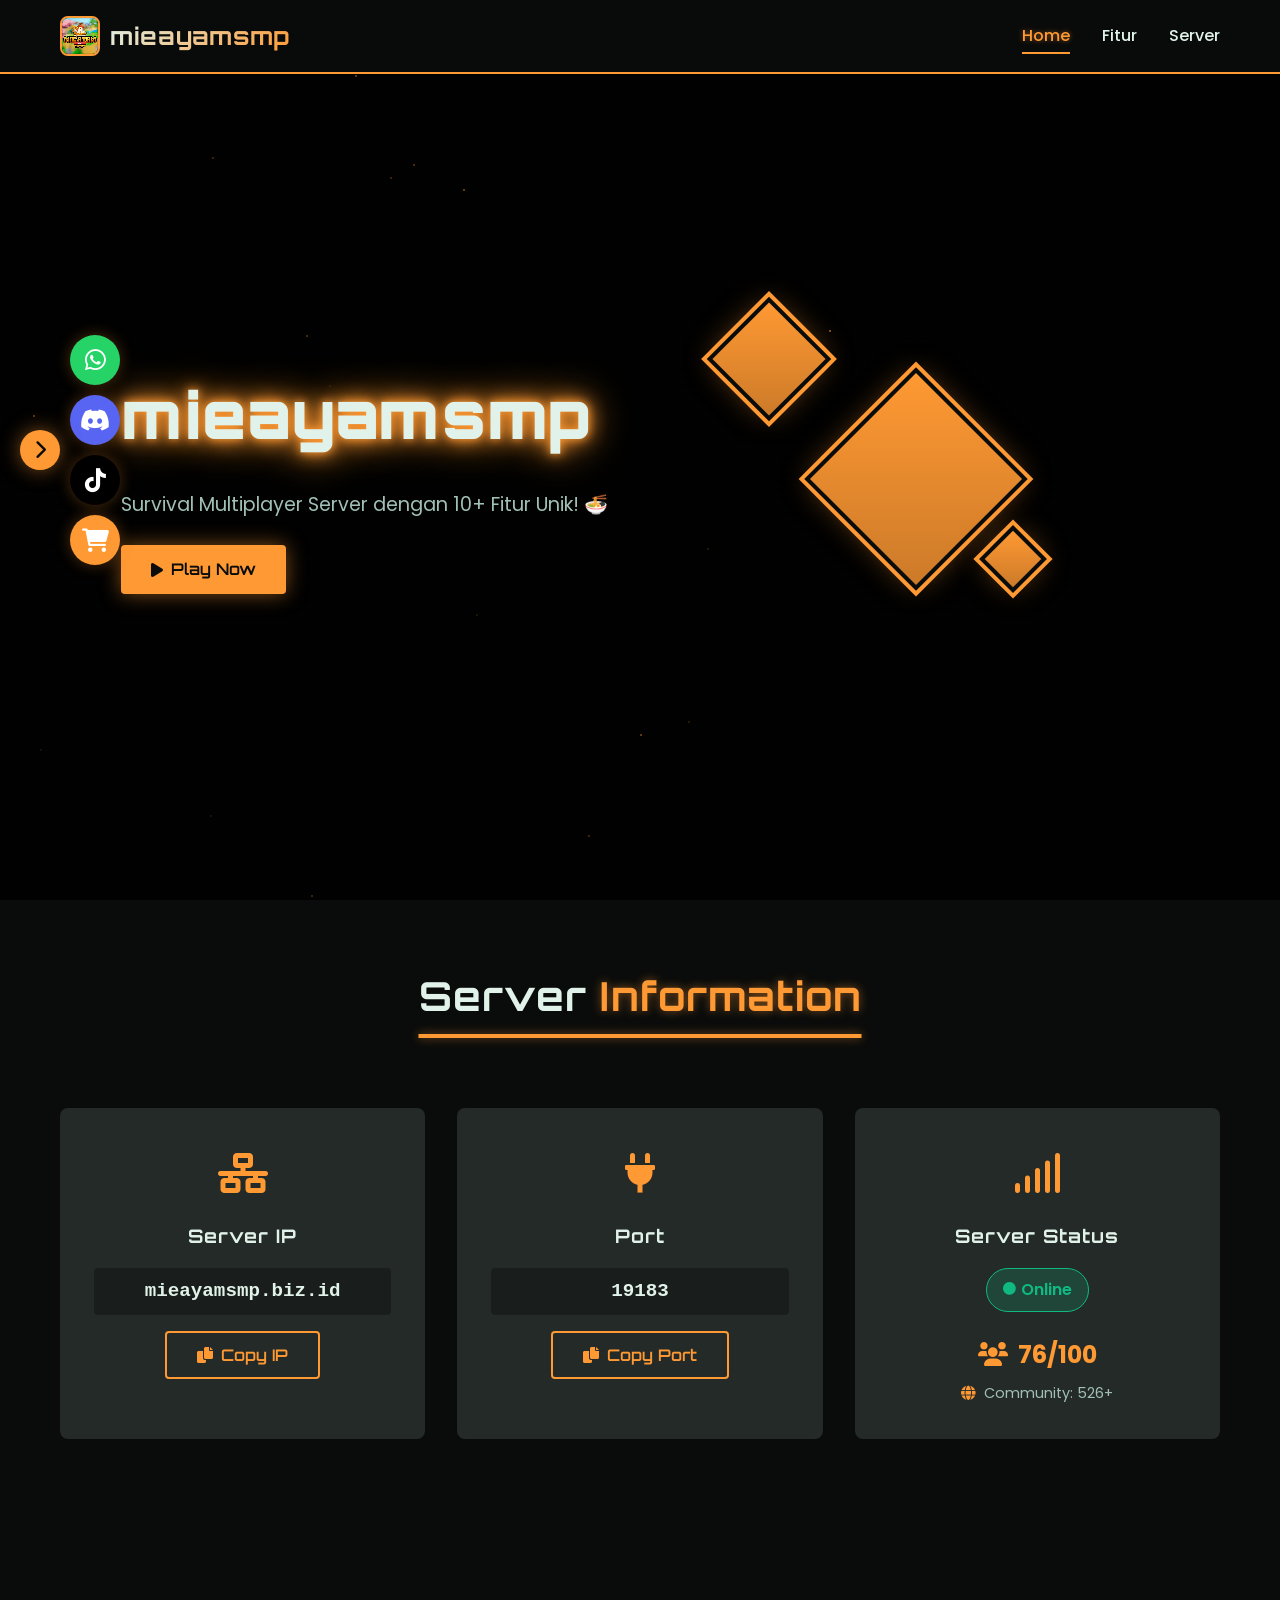
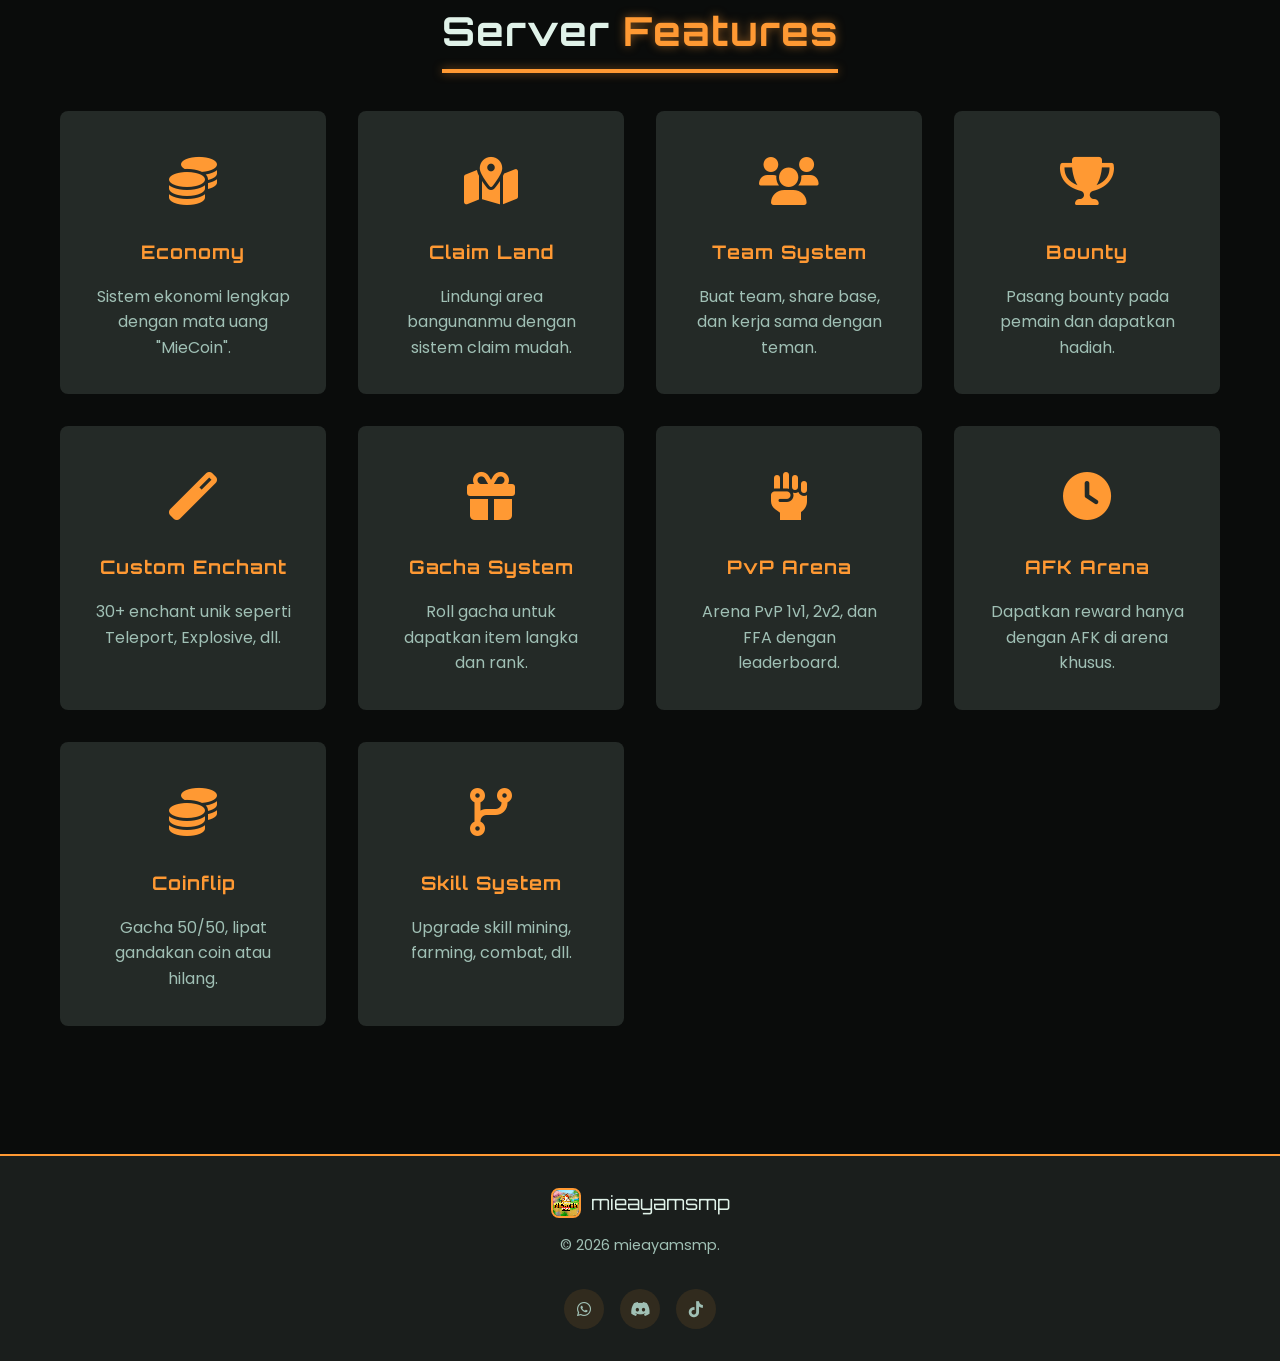
==== index.html @ 61e31424 "Add files via upload" ====
<!DOCTYPE html>
<html lang="en">
<head>
    <meta charset="UTF-8">
    <meta name="viewport" content="width=device-width, initial-scale=1.0">
    <title>mieayamsmp - Minecraft Server</title>
    <!-- Font Awesome Icons -->
    <link rel="stylesheet" href="https://cdnjs.cloudflare.com/ajax/libs/font-awesome/6.0.0-beta3/css/all.min.css">
    <!-- Google Fonts: Poppins & Orbitron -->
    <link href="https://fonts.googleapis.com/css2?family=Orbitron:wght@400;700;900&family=Poppins:wght@300;400;600;700&display=swap" rel="stylesheet">
    <!-- Custom CSS -->
    <link rel="stylesheet" href="style.css">
</head>
<body>
    <!-- Pixelated Background Overlay -->
    <div class="pixel-bg"></div>
    
    <!-- Scroll Progress Bar -->
    <div class="scroll-progress-bar"></div>
    
    <!-- Navbar -->
    <nav class="navbar">
        <div class="container">
            <div class="logo">
                <img src="images/logo.png" alt="Server Logo" class="server-logo" id="serverLogo">
                <span class="server-name">mieayamsmp</span>
            </div>
            <div class="nav-links">
                <a href="#home" class="nav-link">Home</a>
                <a href="#features" class="nav-link">Fitur</a>
                <a href="#info" class="nav-link">Server</a>
            </div>
            <div class="menu-toggle">
                <i class="fas fa-bars"></i>
            </div>
        </div>
    </nav>

    <!-- Floating Social Bubbles -->
    <div class="floating-bubbles">
        <div class="bubble-toggle" id="bubbleToggle">
            <i class="fas fa-chevron-right"></i>
        </div>
        <div class="bubbles-container" id="bubblesContainer">
            <a href="#" target="_blank" class="bubble wa" title="WhatsApp Group">
                <i class="fab fa-whatsapp"></i>
                <span class="bubble-text">WhatsApp</span>
            </a>
            <a href="#" target="_blank" class="bubble discord" title="Discord Server">
                <i class="fab fa-discord"></i>
                <span class="bubble-text">Discord</span>
            </a>
            <a href="#" target="_blank" class="bubble tiktok" title="TikTok">
                <i class="fab fa-tiktok"></i>
                <span class="bubble-text">TikTok</span>
            </a>
            <a href="shop.html" class="bubble shop" title="Shop & Rank">
                <i class="fas fa-shopping-cart"></i>
                <span class="bubble-text">Shop</span>
            </a>
        </div>
    </div>

    <!-- Main Content -->
    <main>
        <!-- Hero Section -->
        <section id="home" class="hero">
            <div class="container">
                <div class="hero-content">
                    <h1 class="glow-text">mieayamsmp</h1>
                    <p class="hero-subtitle">Survival Multiplayer Server dengan 10+ Fitur Unik! 🍜</p>
                    <div class="hero-buttons">
                        <a href="#" class="btn btn-primary btn-glow" id="playNowBtn">
                            <i class="fas fa-play"></i> Play Now
                        </a>
                    </div>
                </div>
                <div class="hero-image">
                    <div class="pixel-cube"></div>
                    <div class="pixel-cube small"></div>
                    <div class="pixel-cube tiny"></div>
                </div>
            </div>
        </section>

        <!-- Server Info Section -->
        <section id="info" class="server-info">
            <div class="container">
                <h2 class="section-title">Server <span class="highlight">Information</span></h2>
                <div class="info-cards">
                    <!-- IP Card -->
                    <div class="info-card">
                        <div class="card-icon">
                            <i class="fas fa-network-wired"></i>
                        </div>
                        <h3>Server IP</h3>
                        <p class="info-detail" id="serverIP">play.mieayamsmp.xyz</p>
                        <button class="btn btn-secondary copy-btn" data-copy="play.mieayamsmp.xyz">
                            <i class="fas fa-copy"></i> Copy IP
                        </button>
                    </div>
                    
                    <!-- Port Card -->
                    <div class="info-card">
                        <div class="card-icon">
                            <i class="fas fa-plug"></i>
                        </div>
                        <h3>Port</h3>
                        <p class="info-detail" id="serverPort">19132</p>
                        <button class="btn btn-secondary copy-btn" data-copy="19132">
                            <i class="fas fa-copy"></i> Copy Port
                        </button>
                    </div>
                    
                    <!-- Status Card -->
                    <div class="info-card status-card">
                        <div class="card-icon">
                            <i class="fas fa-signal"></i>
                        </div>
                        <h3>Server Status</h3>
                        <div class="status-display">
                            <span class="status-badge online" id="serverStatus">
                                <i class="fas fa-circle"></i> Online
                            </span>
                        </div>
                        <div class="player-count">
                            <i class="fas fa-users"></i>
                            <span id="playerCount">0</span>/<span id="maxCount">1000</span>
                        </div>
                        <div class="community-count">
                            <i class="fas fa-globe"></i> Community: <span id="communityCount">100+</span>
                        </div>
                    </div>
                </div>
            </div>
        </section>

        <!-- Features Section -->
        <section id="features" class="features">
            <div class="container">
                <h2 class="section-title">Server <span class="highlight">Features</span></h2>
                <div class="features-grid">
                    <!-- Feature 1: Economy -->
                    <div class="feature-card">
                        <div class="feature-icon">
                            <i class="fas fa-coins"></i>
                        </div>
                        <h3>Economy</h3>
                        <p>Sistem ekonomi lengkap dengan mata uang "MieCoin".</p>
                      
                        <div class="pixel-corner"></div>
                    </div>
                    
                    <!-- Feature 2: Claim Land -->
                    <div class="feature-card">
                        <div class="feature-icon">
                            <i class="fas fa-map-marked-alt"></i>
                        </div>
                        <h3>Claim Land</h3>
                        <p>Lindungi area bangunanmu dengan sistem claim mudah.</p>
                        <div class="pixel-corner"></div>
                    </div>
                    
                    <!-- Feature 3: Team -->
                    <div class="feature-card">
                        <div class="feature-icon">
                            <i class="fas fa-users"></i>
                        </div>
                        <h3>Team System</h3>
                        <p>Buat team, share base, dan kerja sama dengan teman.</p>
                        <div class="pixel-corner"></div>
                    </div>
                    
                    <!-- Feature 4: Bounty -->
                    <div class="feature-card">
                        <div class="feature-icon">
                            <i class="fas fa-trophy"></i>
                        </div>
                        <h3>Bounty</h3>
                        <p>Pasang bounty pada pemain dan dapatkan hadiah.</p>
                       
                        <div class="pixel-corner"></div>
                    </div>
                    
                    <!-- Feature 5: Custom Enchant -->
                    <div class="feature-card">
                        <div class="feature-icon">
                            <i class="fas fa-magic"></i>
                        </div>
                        <h3>Custom Enchant</h3>
                        <p>30+ enchant unik seperti Teleport, Explosive, dll.</p>
                        
                        <div class="pixel-corner"></div>
                    </div>
                    
                    <!-- Feature 6: Gacha -->
                    <div class="feature-card">
                        <div class="feature-icon">
                            <i class="fas fa-gift"></i>
                        </div>
                        <h3>Gacha System</h3>
                        <p>Roll gacha untuk dapatkan item langka dan rank.</p>
                        
                        <div class="pixel-corner"></div>
                    </div>
                    
                    <!-- Feature 7: PvP Arena -->
                    <div class="feature-card">
                        <div class="feature-icon">
                            <i class="fas fa-fist-raised"></i>
                        </div>
                        <h3>PvP Arena</h3>
                        <p>Arena PvP 1v1, 2v2, dan FFA dengan leaderboard.</p>
                        
                        <div class="pixel-corner"></div>
                    </div>
                    
                    <!-- Feature 8: AFK Arena -->
                    <div class="feature-card">
                        <div class="feature-icon">
                            <i class="fas fa-clock"></i>
                        </div>
                        <h3>AFK Arena</h3>
                        <p>Dapatkan reward hanya dengan AFK di arena khusus.</p>
                        <div class="pixel-corner"></div>
                    </div>
                    
                    <!-- Feature 9: Coinflip -->
                    <div class="feature-card">
                        <div class="feature-icon">
                            <i class="fas fa-coins"></i>
                        </div>
                        <h3>Coinflip</h3>
                        <p>Gacha 50/50, lipat gandakan coin atau hilang.</p>
                        
                        <div class="pixel-corner"></div>
                    </div>
                    
                    <!-- Feature 10: Skill Tree -->
                    <div class="feature-card">
                        <div class="feature-icon">
                            <i class="fas fa-code-branch"></i>
                        </div>
                        <h3>Skill System</h3>
                        <p>Upgrade skill mining, farming, combat, dll.</p>
                        
                        <div class="pixel-corner"></div>
                    </div>
                </div>
            </div>
        </section>
    </main>

    <!-- Footer -->
    <footer>
        <div class="container">
            <div class="footer-content">
                <div class="footer-logo">
                    <img src="images/logo.png" alt="Server Logo" class="server-logo small">
                    <span>mieayamsmp</span>
                </div>
                <p class="copyright">&copy; 2026 mieayamsmp.</p>
                <div class="footer-contact">
                    <a href="#" target="_blank" class="social-circle whatsapp"><i class="fab fa-whatsapp"></i></a>
                    <a href="#" target="_blank" class="social-circle discord"><i class="fab fa-discord"></i></a>
                    <a href="#" target="_blank" class="social-circle tiktok"><i class="fab fa-tiktok"></i></a>
                </div>
            </div>
        </div>
    </footer>

    <!-- Custom Toast Notification -->
    <div id="toast" class="toast">
        <i class="fas fa-check-circle"></i>
        <span id="toastMessage">Copied to clipboard!</span>
    </div>

    <!-- JavaScript -->
    <script src="script.js"></script>
</body>
</html>
---- style.css ----
/* ===== VARIABLES - ORANGE THEME ===== */
:root {
    --bg-primary: #0a0c0b;
    --bg-secondary: #1a1e1c;
    --bg-card: #242a27;
    --text-primary: #e0f2e9;
    --text-secondary: #a0c0b5;
    --accent-orange: #ff9933;
    --accent-dark-orange: #cc7a29;
    --accent-glow: rgba(255, 153, 51, 0.5);
    --border-pixel: 2px solid #ff9933;
    --font-main: 'Poppins', sans-serif;
    --font-display: 'Orbitron', sans-serif;
    --success: #10b981;
    --danger: #ef4444;
}

/* ===== RESET & BASE ===== */
* {
    margin: 0;
    padding: 0;
    box-sizing: border-box;
}

html {
    scroll-behavior: smooth;
}

body {
    font-family: var(--font-main);
    background-color: var(--bg-primary);
    color: var(--text-primary);
    line-height: 1.6;
    overflow-x: hidden;
    position: relative;
    min-height: 100vh;
}

/* Pixelated Background */
.pixel-bg {
    position: fixed;
    top: 0;
    left: 0;
    width: 100%;
    height: 100%;
    background-image: 
        linear-gradient(rgba(0, 0, 0, 0.9), rgba(0, 0, 0, 0.9)),
        repeating-linear-gradient(0deg, transparent, transparent 4px, rgba(255, 153, 51, 0.03) 4px, rgba(255, 153, 51, 0.03) 8px);
    pointer-events: none;
    z-index: -1;
}

.container {
    max-width: 1200px;
    margin: 0 auto;
    padding: 0 20px;
}

/* ===== SCROLL PROGRESS BAR ===== */
.scroll-progress-bar {
    position: fixed;
    top: 0;
    left: 0;
    height: 3px;
    background: linear-gradient(90deg, #ff9933, #ffaa33);
    z-index: 9999;
    transition: width 0.1s ease;
    box-shadow: 0 0 10px #ff9933;
}

/* ===== TYPOGRAPHY ===== */
h1, h2, h3, .logo {
    font-family: var(--font-display);
    font-weight: 700;
    letter-spacing: 1px;
}

.section-title {
    text-align: center;
    font-size: 2.5rem;
    margin-bottom: 3rem;
    position: relative;
    display: inline-block;
    left: 50%;
    transform: translateX(-50%);
}

.section-title::after {
    content: '';
    position: absolute;
    bottom: -10px;
    left: 0;
    width: 100%;
    height: 4px;
    background: var(--accent-orange);
    box-shadow: 0 0 10px var(--accent-glow);
}

.highlight {
    color: var(--accent-orange);
    text-shadow: 0 0 10px var(--accent-glow);
}

.glow-text {
    font-size: 4rem;
    font-weight: 900;
    color: var(--text-primary);
    text-shadow: 
        0 0 10px var(--accent-orange),
        0 0 20px var(--accent-orange),
        0 0 40px var(--accent-orange);
    animation: glowPulse 2s infinite;
}

@keyframes glowPulse {
    0%, 100% { text-shadow: 0 0 10px var(--accent-orange), 0 0 20px var(--accent-orange); }
    50% { text-shadow: 0 0 20px var(--accent-orange), 0 0 40px var(--accent-orange), 0 0 60px var(--accent-orange); }
}

/* ===== NAVBAR ===== */
.navbar {
    background-color: rgba(10, 12, 11, 0.95);
    border-bottom: var(--border-pixel);
    padding: 1rem 0;
    position: sticky;
    top: 0;
    z-index: 1000;
    backdrop-filter: blur(10px);
}

.navbar .container {
    display: flex;
    justify-content: space-between;
    align-items: center;
}

.logo {
    display: flex;
    align-items: center;
    gap: 10px;
    font-size: 1.5rem;
    font-weight: 700;
}

.server-logo {
    width: 40px;
    height: 40px;
    image-rendering: pixelated;
    border-radius: 8px;
    border: 2px solid var(--accent-orange);
}

.server-logo.small {
    width: 30px;
    height: 30px;
}

.server-name {
    background: linear-gradient(135deg, var(--text-primary) 0%, var(--accent-orange) 100%);
    -webkit-background-clip: text;
    -webkit-text-fill-color: transparent;
    background-clip: text;
}

.nav-links {
    display: flex;
    gap: 2rem;
}

.nav-links a {
    color: var(--text-primary);
    text-decoration: none;
    font-weight: 500;
    transition: all 0.3s ease;
    position: relative;
}

.nav-links a::after {
    content: '';
    position: absolute;
    bottom: -5px;
    left: 0;
    width: 0;
    height: 2px;
    background-color: var(--accent-orange);
    transition: width 0.3s ease;
}

.nav-links a:hover, .nav-links a.active {
    color: var(--accent-orange);
    text-shadow: 0 0 5px var(--accent-glow);
}

.nav-links a:hover::after, .nav-links a.active::after {
    width: 100%;
}

.menu-toggle {
    display: none;
    font-size: 1.5rem;
    color: var(--accent-orange);
    cursor: pointer;
}

/* ===== HERO SECTION ===== */
.hero {
    min-height: 90vh;
    display: flex;
    align-items: center;
    position: relative;
    overflow: hidden;
}

.hero .container {
    display: grid;
    grid-template-columns: 1fr 1fr;
    gap: 4rem;
    align-items: center;
}

.hero-content {
    animation: fadeInUp 1s ease;
}

.hero-subtitle {
    font-size: 1.2rem;
    color: var(--text-secondary);
    margin: 1.5rem 0;
}

.hero-buttons {
    display: flex;
    gap: 1rem;
}

/* ===== BUTTONS ===== */
.btn {
    display: inline-flex;
    align-items: center;
    gap: 8px;
    padding: 12px 30px;
    border-radius: 4px;
    font-family: var(--font-display);
    font-weight: 600;
    text-decoration: none;
    transition: all 0.3s ease;
    cursor: pointer;
    border: none;
    font-size: 1rem;
    position: relative;
    overflow: hidden;
}

.btn-primary {
    background-color: var(--accent-orange);
    color: var(--bg-primary);
    box-shadow: 0 0 20px var(--accent-glow);
}

.btn-primary:hover {
    background-color: var(--accent-dark-orange);
    transform: translateY(-2px);
    box-shadow: 0 0 30px var(--accent-glow);
}

.btn-secondary {
    background-color: transparent;
    color: var(--accent-orange);
    border: 2px solid var(--accent-orange);
}

.btn-secondary:hover {
    background-color: var(--accent-orange);
    color: var(--bg-primary);
    box-shadow: 0 0 20px var(--accent-glow);
}

.btn-glow {
    animation: btnGlow 2s infinite;
}

@keyframes btnGlow {
    0%, 100% { box-shadow: 0 0 20px var(--accent-glow); }
    50% { box-shadow: 0 0 40px var(--accent-orange); }
}

/* ===== HERO IMAGE / PIXEL CUBES ===== */
.hero-image {
    position: relative;
    height: 400px;
}

.pixel-cube {
    width: 150px;
    height: 150px;
    background: linear-gradient(135deg, var(--accent-orange), var(--accent-dark-orange));
    position: absolute;
    top: 50%;
    left: 50%;
    transform: translate(-50%, -50%) rotate(45deg);
    box-shadow: 
        0 0 0 4px var(--bg-primary),
        0 0 0 8px var(--accent-orange),
        0 0 30px var(--accent-glow);
    animation: cubeFloat 6s infinite;
}

.pixel-cube.small {
    width: 80px;
    height: 80px;
    top: 20%;
    left: 20%;
    animation-delay: -2s;
}

.pixel-cube.tiny {
    width: 40px;
    height: 40px;
    top: 70%;
    left: 70%;
    animation-delay: -4s;
}

@keyframes cubeFloat {
    0%, 100% { transform: translate(-50%, -50%) rotate(45deg) translateY(0); }
    50% { transform: translate(-50%, -50%) rotate(45deg) translateY(-20px); }
}

/* ===== SERVER INFO SECTION ===== */
.server-info {
    padding: 5rem 0;
}

.info-cards {
    display: grid;
    grid-template-columns: repeat(auto-fit, minmax(280px, 1fr));
    gap: 2rem;
    margin-top: 2rem;
}

.info-card {
    background-color: var(--bg-card);
    padding: 2rem;
    border-radius: 8px;
    text-align: center;
    border: 2px solid transparent;
    transition: all 0.3s ease;
    position: relative;
    overflow: hidden;
}

.info-card::before {
    content: '';
    position: absolute;
    top: 0;
    left: 0;
    width: 100%;
    height: 4px;
    background: linear-gradient(90deg, transparent, var(--accent-orange), transparent);
    transform: translateX(-100%);
    transition: transform 0.5s ease;
}

.info-card:hover {
    border-color: var(--accent-orange);
    transform: translateY(-5px);
    box-shadow: 0 10px 30px rgba(255, 153, 51, 0.2);
}

.info-card:hover::before {
    transform: translateX(100%);
}

.card-icon {
    font-size: 2.5rem;
    color: var(--accent-orange);
    margin-bottom: 1rem;
}

.info-detail {
    font-size: 1.2rem;
    font-weight: 600;
    margin: 1rem 0;
    padding: 0.5rem;
    background-color: rgba(0, 0, 0, 0.3);
    border-radius: 4px;
    font-family: monospace;
}

.status-badge {
    display: inline-flex;
    align-items: center;
    gap: 5px;
    padding: 0.5rem 1rem;
    border-radius: 50px;
    font-weight: 600;
    margin: 1rem 0;
}

.status-badge.online {
    background-color: rgba(16, 185, 129, 0.2);
    color: var(--success);
    border: 1px solid var(--success);
}

.status-badge.offline {
    background-color: rgba(239, 68, 68, 0.2);
    color: var(--danger);
    border: 1px solid var(--danger);
}

.status-badge i {
    font-size: 0.8rem;
    animation: pulse 2s infinite;
}

@keyframes pulse {
    0%, 100% { opacity: 1; }
    50% { opacity: 0.5; }
}

.player-count {
    font-size: 1.5rem;
    font-weight: 700;
    color: var(--accent-orange);
    margin: 0.5rem 0;
}

.player-count i {
    margin-right: 5px;
}

.community-count {
    margin-top: 0.5rem;
    color: var(--text-secondary);
    font-size: 0.9rem;
}

.community-count i {
    color: var(--accent-orange);
    margin-right: 5px;
}

/* ===== FEATURES SECTION ===== */
.features {
    padding: 5rem 0;
}

.features-grid {
    display: grid;
    grid-template-columns: repeat(auto-fit, minmax(250px, 1fr));
    gap: 2rem;
}

.feature-card {
    background-color: var(--bg-card);
    padding: 2rem;
    border-radius: 8px;
    text-align: center;
    position: relative;
    transition: all 0.3s ease;
    border: 2px solid transparent;
}

.feature-card:hover {
    border-color: var(--accent-orange);
    transform: translateY(-5px);
    box-shadow: 0 10px 30px rgba(255, 153, 51, 0.2);
}

.feature-icon {
    font-size: 3rem;
    color: var(--accent-orange);
    margin-bottom: 1rem;
}

.feature-card h3 {
    margin-bottom: 1rem;
    color: var(--accent-orange);
}

.feature-card p {
    color: var(--text-secondary);
}

.feature-stats {
    margin-top: 1rem;
    padding: 0.5rem;
    background: rgba(255, 153, 51, 0.1);
    border-radius: 4px;
    font-size: 0.9rem;
    color: var(--accent-orange);
    border: 1px dashed var(--accent-orange);
}

.pixel-corner {
    position: absolute;
    width: 20px;
    height: 20px;
    border: 2px solid var(--accent-orange);
    opacity: 0;
    transition: opacity 0.3s ease;
}

.feature-card:hover .pixel-corner {
    opacity: 1;
}

.pixel-corner:nth-child(5) {
    top: 10px;
    left: 10px;
    border-right: none;
    border-bottom: none;
}

/* ===== FLOATING BUBBLES ===== */
.floating-bubbles {
    position: fixed;
    left: 20px;
    top: 50%;
    transform: translateY(-50%);
    z-index: 999;
    display: flex;
    align-items: center;
}

.bubble-toggle {
    width: 40px;
    height: 40px;
    background: var(--accent-orange);
    border-radius: 50%;
    display: flex;
    align-items: center;
    justify-content: center;
    cursor: pointer;
    box-shadow: 0 0 20px var(--accent-glow);
    transition: all 0.3s ease;
    z-index: 1000;
}

.bubble-toggle i {
    color: var(--bg-primary);
    font-size: 1.2rem;
    transition: transform 0.3s ease;
}

.bubble-toggle.collapsed i {
    transform: rotate(180deg);
}

.bubbles-container {
    display: flex;
    flex-direction: column;
    gap: 10px;
    margin-left: 10px;
    transition: all 0.3s ease;
}

.bubbles-container.collapsed {
    opacity: 0;
    pointer-events: none;
    transform: translateX(-20px);
}

.bubble {
    width: 50px;
    height: 50px;
    border-radius: 50%;
    display: flex;
    align-items: center;
    justify-content: center;
    text-decoration: none;
    position: relative;
    transition: all 0.3s ease;
    box-shadow: 0 0 15px rgba(255, 153, 51, 0.3);
}

.bubble:hover {
    transform: scale(1.1);
    box-shadow: 0 0 25px var(--accent-orange);
}

.bubble.wa {
    background: #25D366;
}

.bubble.discord {
    background: #5865F2;
}

.bubble.tiktok {
    background: #000000;
}

.bubble.shop {
    background: var(--accent-orange);
}

.bubble i {
    color: white;
    font-size: 1.5rem;
}

.bubble-text {
    position: absolute;
    left: 60px;
    background: var(--bg-card);
    color: var(--text-primary);
    padding: 5px 10px;
    border-radius: 4px;
    font-size: 0.9rem;
    white-space: nowrap;
    border: 1px solid var(--accent-orange);
    opacity: 0;
    pointer-events: none;
    transition: opacity 0.3s ease;
}

.bubble:hover .bubble-text {
    opacity: 1;
}

/* ===== FOOTER ===== */
footer {
    background-color: var(--bg-secondary);
    border-top: var(--border-pixel);
    padding: 2rem 0;
    margin-top: 3rem;
}

.footer-content {
    display: flex;
    flex-direction: column;
    align-items: center;
    gap: 1rem;
}

.footer-logo {
    display: flex;
    align-items: center;
    gap: 10px;
    font-family: var(--font-display);
    font-size: 1.2rem;
}

.footer-contact {
    margin-top: 1rem;
    display: flex;
    gap: 1rem;
}

.footer-contact a {
    color: var(--text-secondary);
    text-decoration: none;
    transition: color 0.3s ease;
}

.footer-contact a:hover {
    color: var(--accent-orange);
}

.social-circle {
    width: 40px;
    height: 40px;
    border-radius: 50%;
    background: rgba(255, 153, 51, 0.1);
    display: flex;
    align-items: center;
    justify-content: center;
    transition: all 0.3s ease;
}

.social-circle:hover {
    background: var(--accent-orange);
    transform: translateY(-3px);
}

.social-circle:hover i {
    color: var(--bg-primary);
}

.copyright {
    color: var(--text-secondary);
    font-size: 0.9rem;
    text-align: center;
}

/* ===== TOAST NOTIFICATION ===== */
.toast {
    position: fixed;
    bottom: 30px;
    right: 30px;
    background-color: var(--bg-card);
    border: 2px solid var(--accent-orange);
    border-radius: 8px;
    padding: 1rem 1.5rem;
    display: flex;
    align-items: center;
    gap: 10px;
    color: var(--text-primary);
    font-weight: 500;
    transform: translateX(400px);
    transition: transform 0.3s ease;
    z-index: 9999;
    box-shadow: 0 0 20px var(--accent-glow);
}

.toast.show {
    transform: translateX(0);
}

.toast i {
    color: var(--accent-orange);
    font-size: 1.2rem;
}

/* ===== RESPONSIVE DESIGN ===== */
@media (max-width: 768px) {
    .hero .container {
        grid-template-columns: 1fr;
        text-align: center;
    }
    
    .hero-buttons {
        justify-content: center;
    }
    
    .glow-text {
        font-size: 3rem;
    }
    
    .nav-links {
        display: none;
        position: absolute;
        top: 100%;
        left: 0;
        width: 100%;
        background: var(--bg-secondary);
        flex-direction: column;
        padding: 1rem;
        border-bottom: var(--border-pixel);
    }
    
    .nav-links.active {
        display: flex;
    }
    
    .menu-toggle {
        display: block;
    }
    
    .section-title {
        font-size: 2rem;
    }
    
    .hero-image {
        height: 200px;
    }
    
    .pixel-cube {
        width: 100px;
        height: 100px;
    }
    
    .pixel-cube.small {
        width: 60px;
        height: 60px;
    }
    
    .floating-bubbles {
        left: 10px;
    }
    
    .bubble {
        width: 40px;
        height: 40px;
    }
    
    .bubble i {
        font-size: 1.2rem;
    }
    
    .bubble-text {
        display: none;
    }
}

@media (max-width: 480px) {
    .navbar .container {
        flex-direction: row;
    }
    
    .glow-text {
        font-size: 2.5rem;
    }
    
    .hero-subtitle {
        font-size: 1rem;
    }
    
    .info-cards {
        grid-template-columns: 1fr;
    }
    
    .features-grid {
        grid-template-columns: 1fr;
    }
    
    .toast {
        left: 20px;
        right: 20px;
        bottom: 20px;
        transform: translateY(400px);
    }
    
    .toast.show {
        transform: translateY(0);
    }
}

/* ===== ANIMATIONS ===== */
@keyframes fadeInUp {
    from {
        opacity: 0;
        transform: translateY(30px);
    }
    to {
        opacity: 1;
        transform: translateY(0);
    }
}

@keyframes popIn {
    0% {
        transform: scale(0);
        opacity: 0;
    }
    80% {
        transform: scale(1.1);
    }
    100% {
        transform: scale(1);
        opacity: 1;
    }
}

/* Pixelated border effect for cards */
.info-card, .feature-card {
    image-rendering: pixelated;
}

/* Particle animation */
.particle {
    position: absolute;
    pointer-events: none;
}
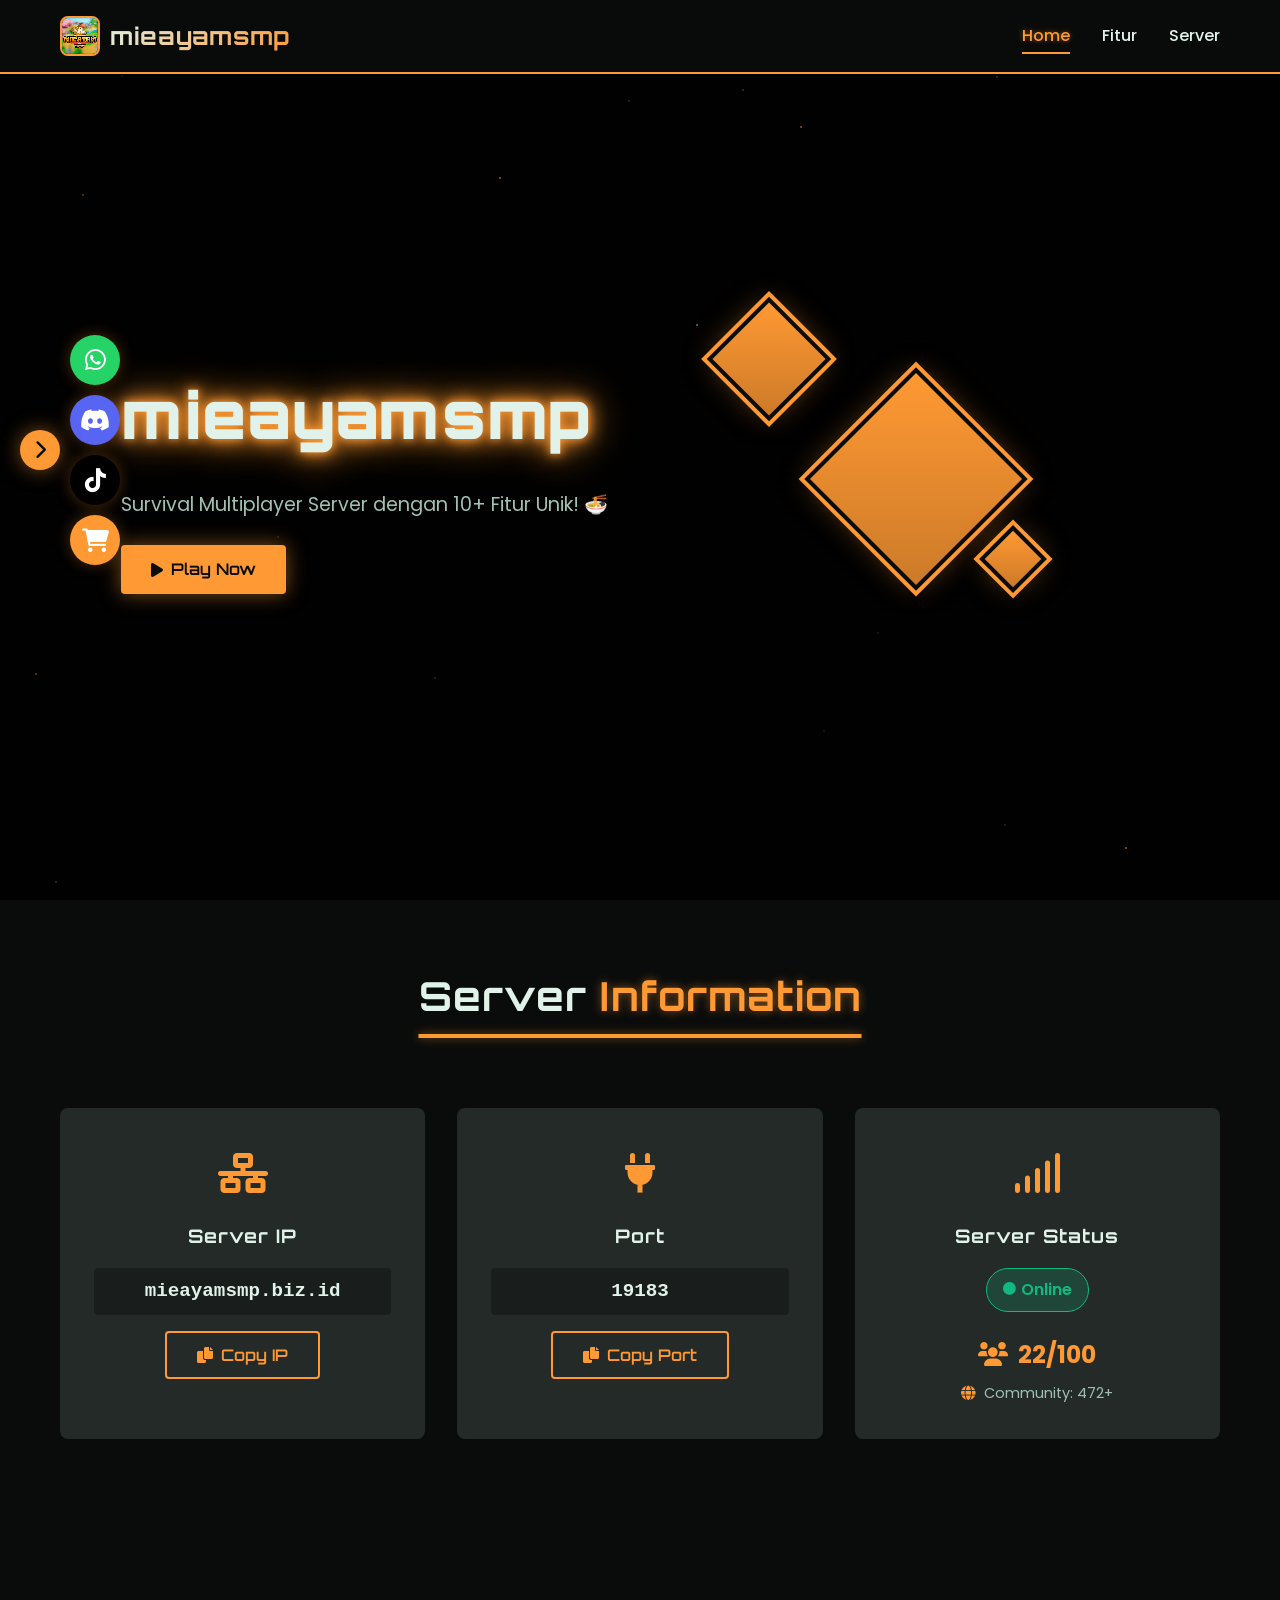
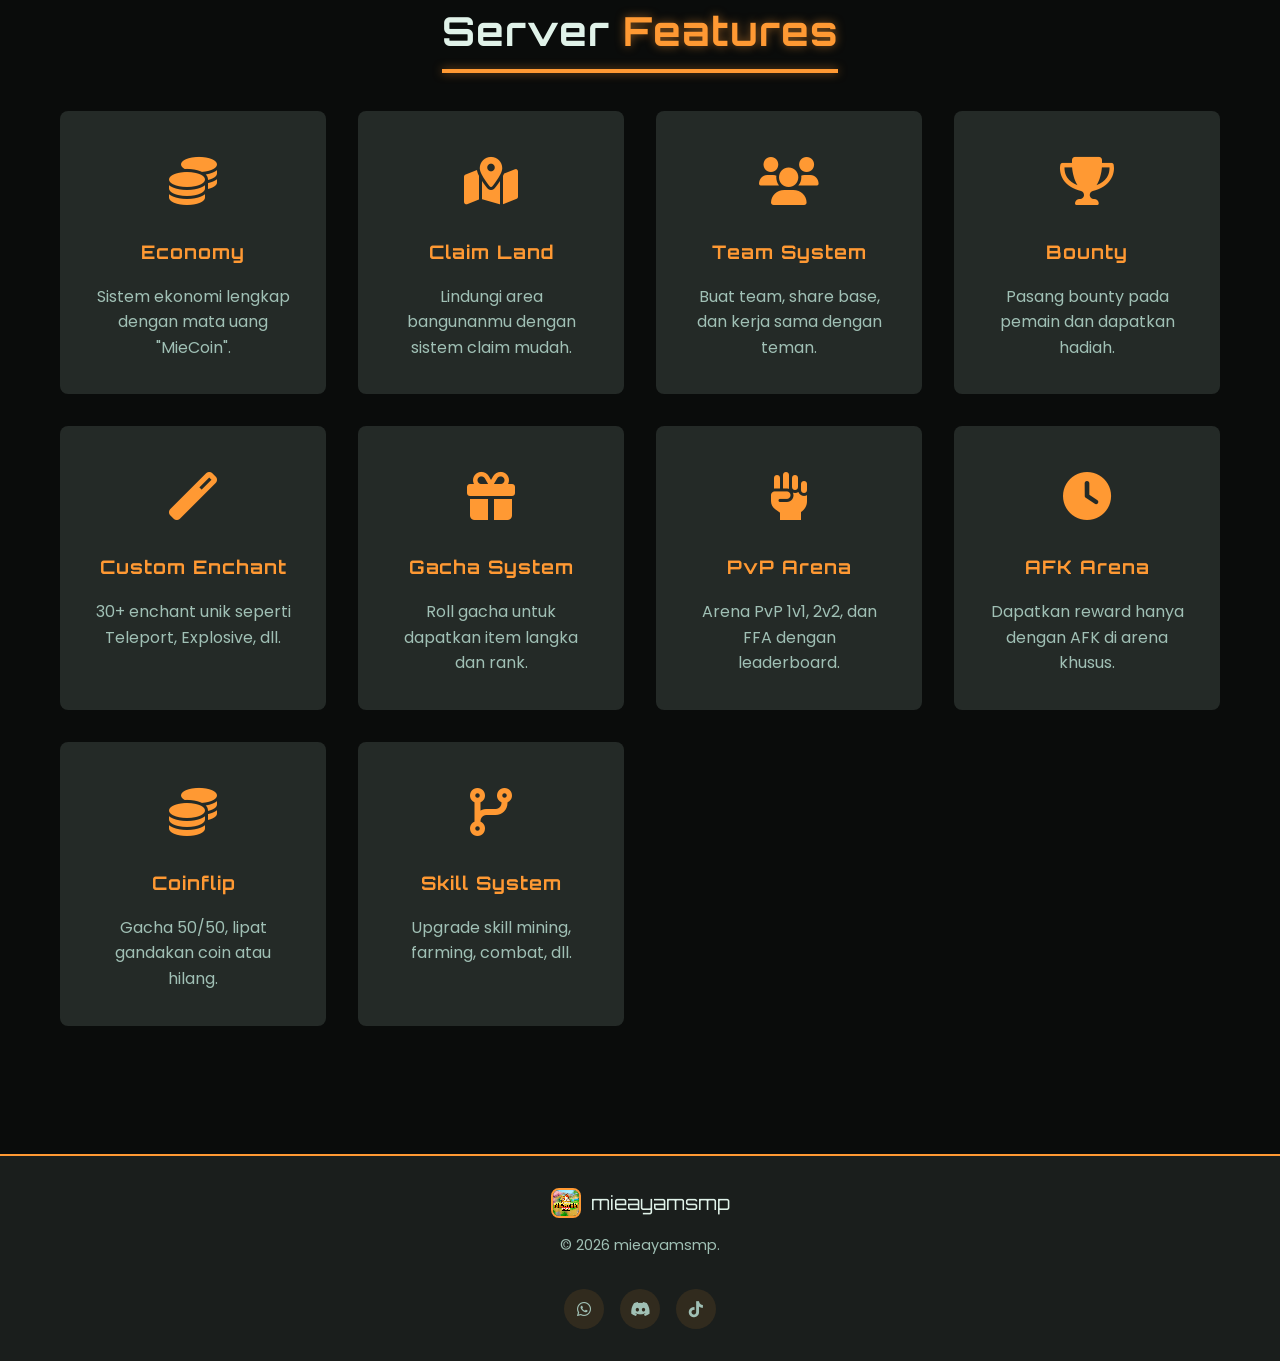
==== commit 6ae20f80: "Add files via upload" ====
--- a/index.html
+++ b/index.html
@@ -10,6 +10,10 @@
     <link href="https://fonts.googleapis.com/css2?family=Orbitron:wght@400;700;900&family=Poppins:wght@300;400;600;700&display=swap" rel="stylesheet">
     <!-- Custom CSS -->
     <link rel="stylesheet" href="style.css">
+    <!-- SEO -->
+    <title>mieayamsmp Server Minecraft Terbaik</title>
+<meta name="description" content=" MieayamSMP Server Minecraft SMP terbaik dengan rank murah dan komunitas aktif. Join sekarang!">
+<meta name="keywords" content="minecraft server indonesia, smp minecraft, server mc murah, mieayamsmp, server mc terbaik, server mc asik, komunitas Minecraft,">
 </head>
 <body>
     <!-- Pixelated Background Overlay -->
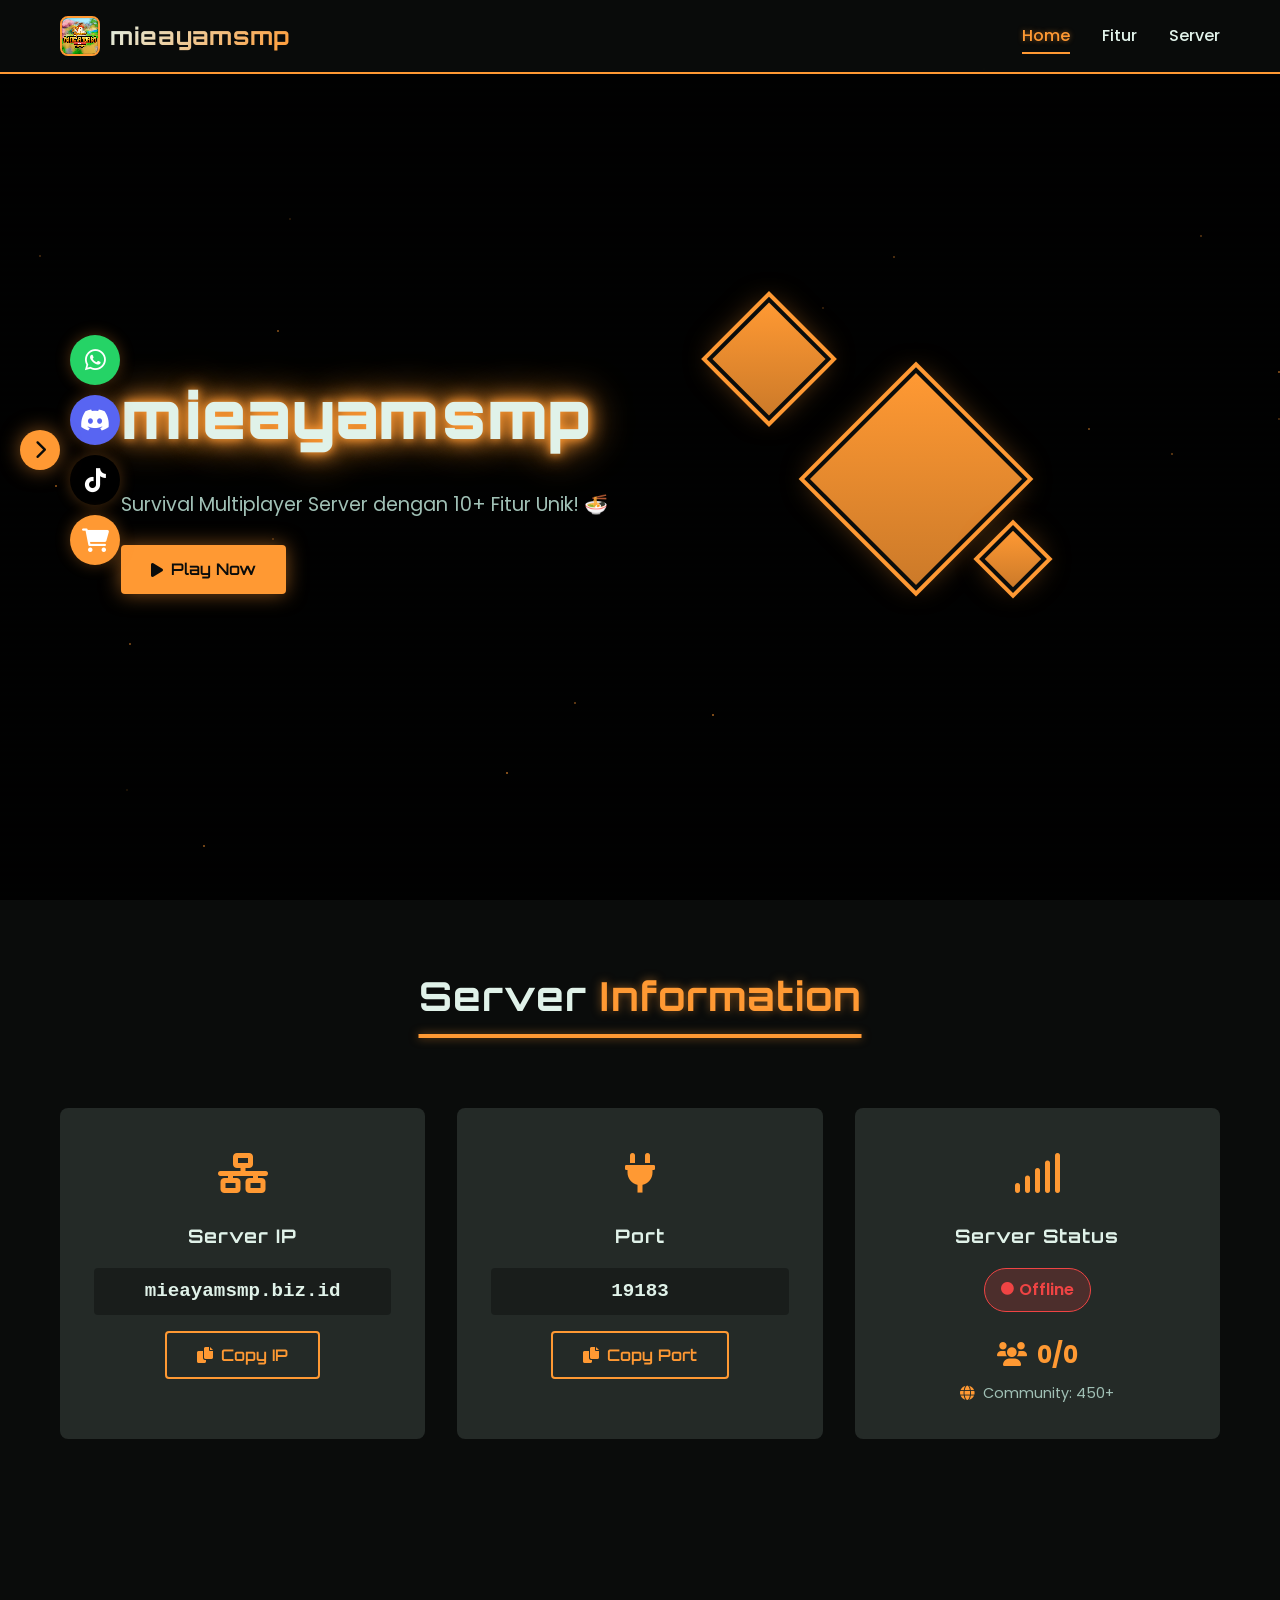
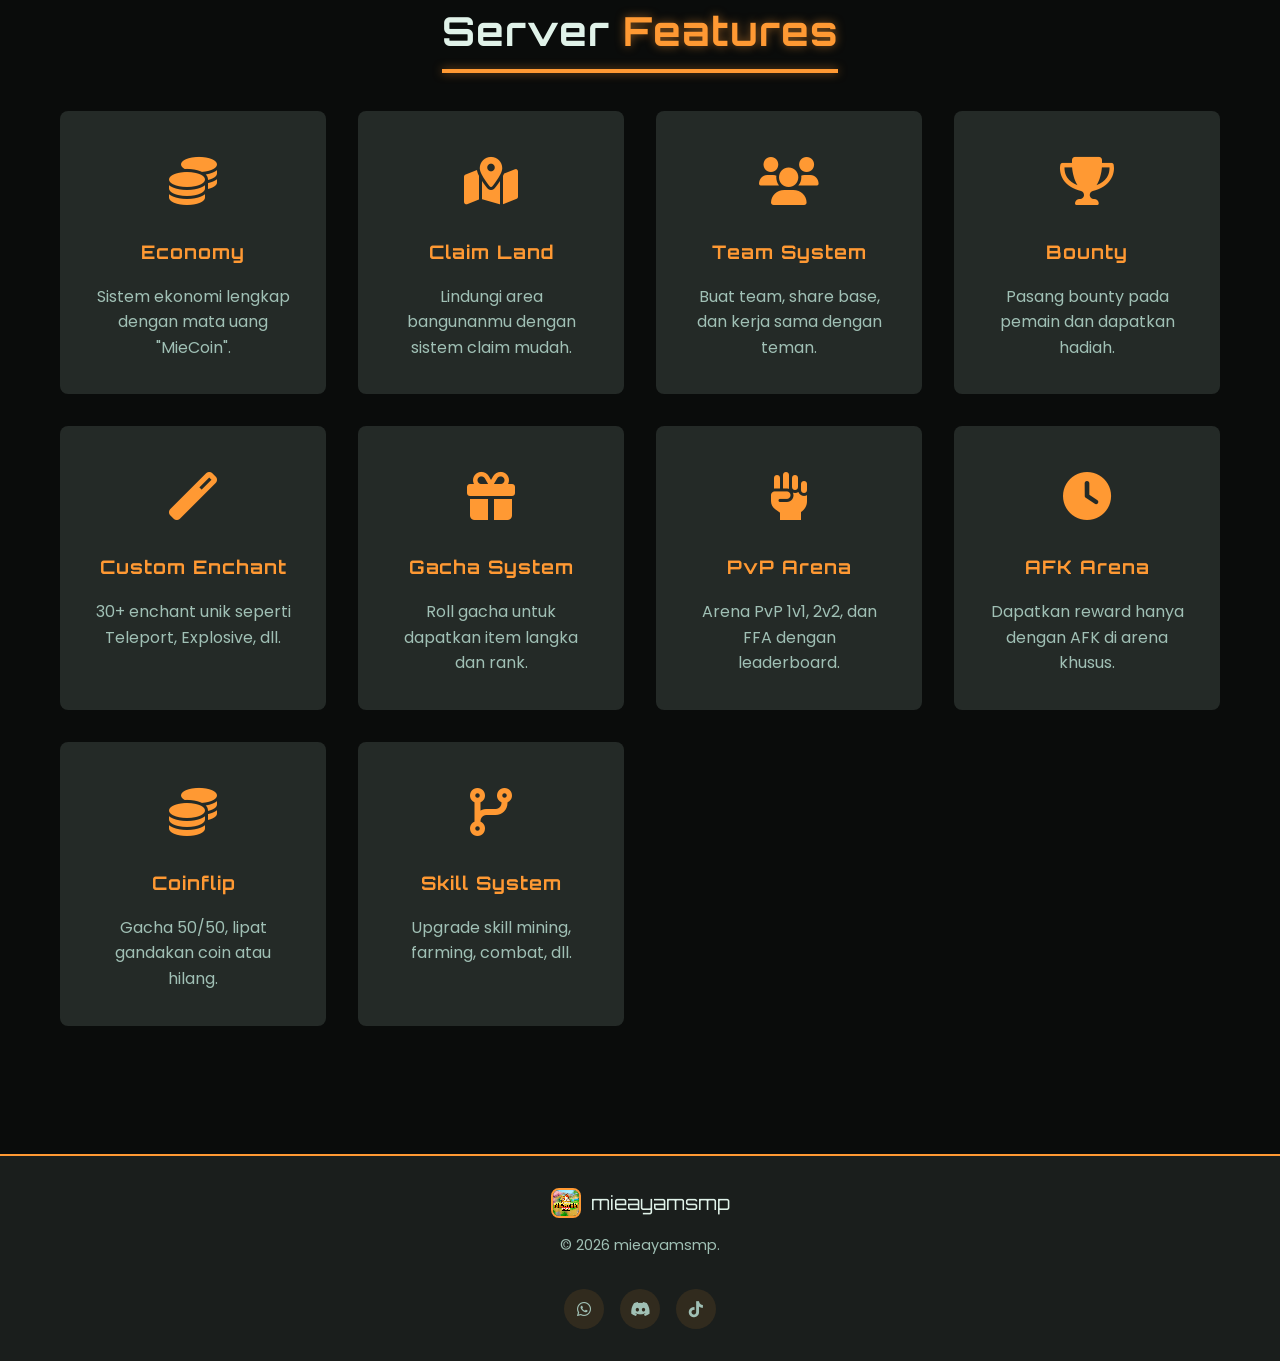
==== commit b807ed19: "Add files via upload" ====
--- a/index.html
+++ b/index.html
@@ -11,8 +11,8 @@
     <!-- Custom CSS -->
     <link rel="stylesheet" href="style.css">
     <!-- SEO -->
-    <title>mieayamsmp Server Minecraft Terbaik</title>
-<meta name="description" content=" MieayamSMP Server Minecraft SMP terbaik dengan rank murah dan komunitas aktif. Join sekarang!">
+<title>MieAyamSMP - Server Minecraft SMP Indonesia Terbaik & Murah</title>
+<meta name="description" content="MieAyamSMP adalah server Minecraft SMP Indonesia terbaik dengan rank murah, komunitas aktif, dan gameplay seru. Join sekarang!">
 <meta name="keywords" content="minecraft server indonesia, smp minecraft, server mc murah, mieayamsmp, server mc terbaik, server mc asik, komunitas Minecraft,">
 </head>
 <body>
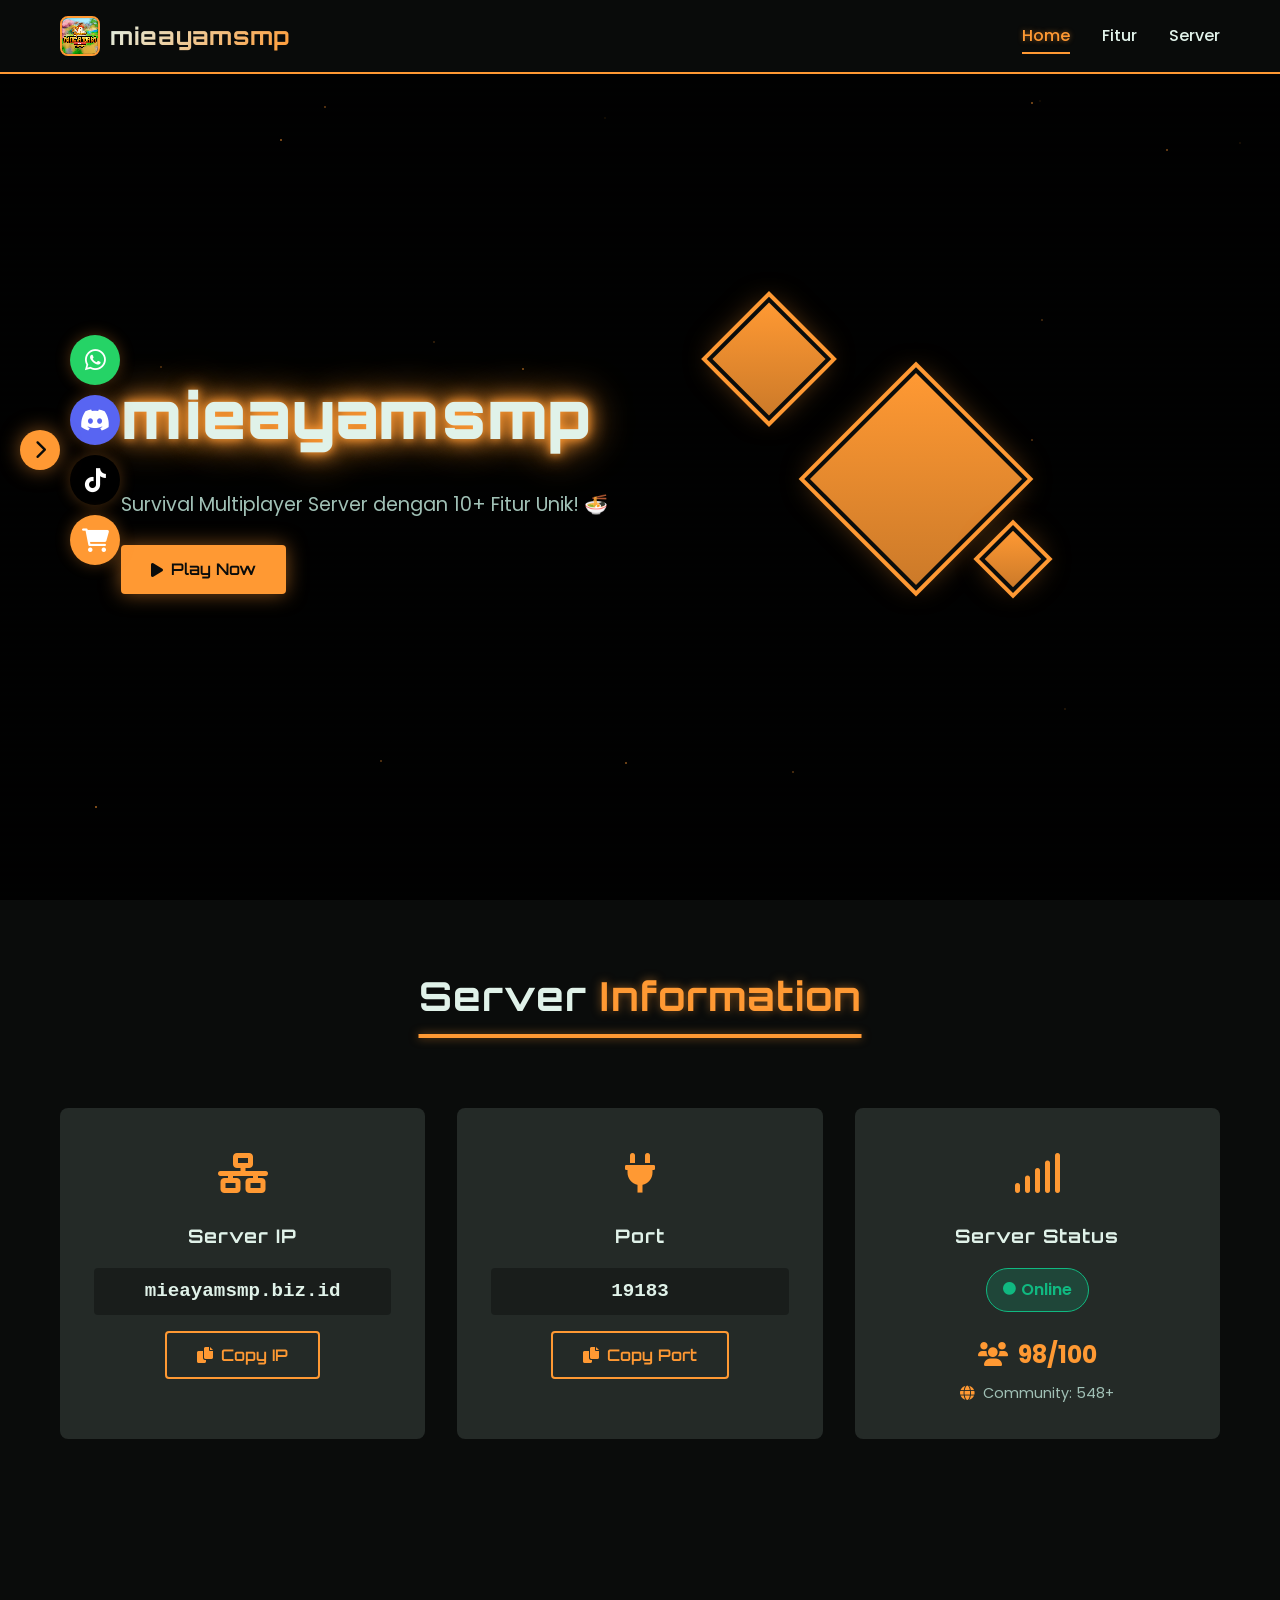
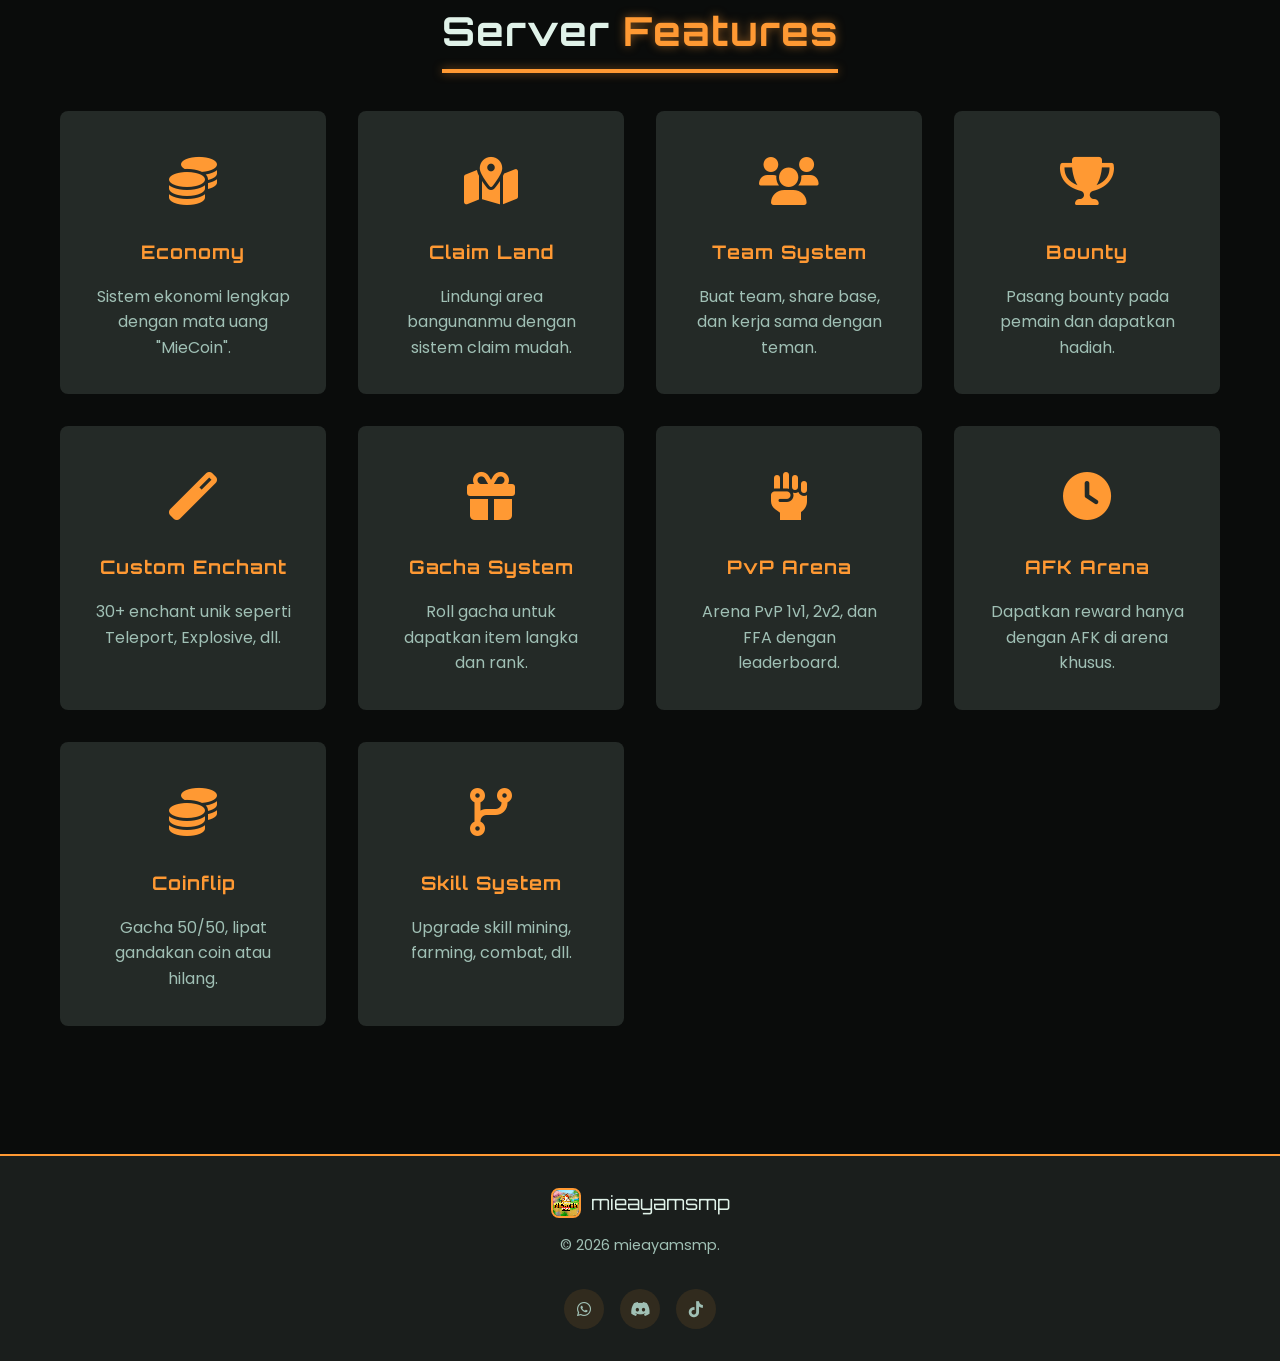
==== commit ec7c99c6: "Add files via upload" ====
--- a/index.html
+++ b/index.html
@@ -4,6 +4,7 @@
     <meta charset="UTF-8">
     <meta name="viewport" content="width=device-width, initial-scale=1.0">
     <title>mieayamsmp - Minecraft Server</title>
+    <link rel="icon" type="image/png" href="favicon.png">
     <!-- Font Awesome Icons -->
     <link rel="stylesheet" href="https://cdnjs.cloudflare.com/ajax/libs/font-awesome/6.0.0-beta3/css/all.min.css">
     <!-- Google Fonts: Poppins & Orbitron -->
